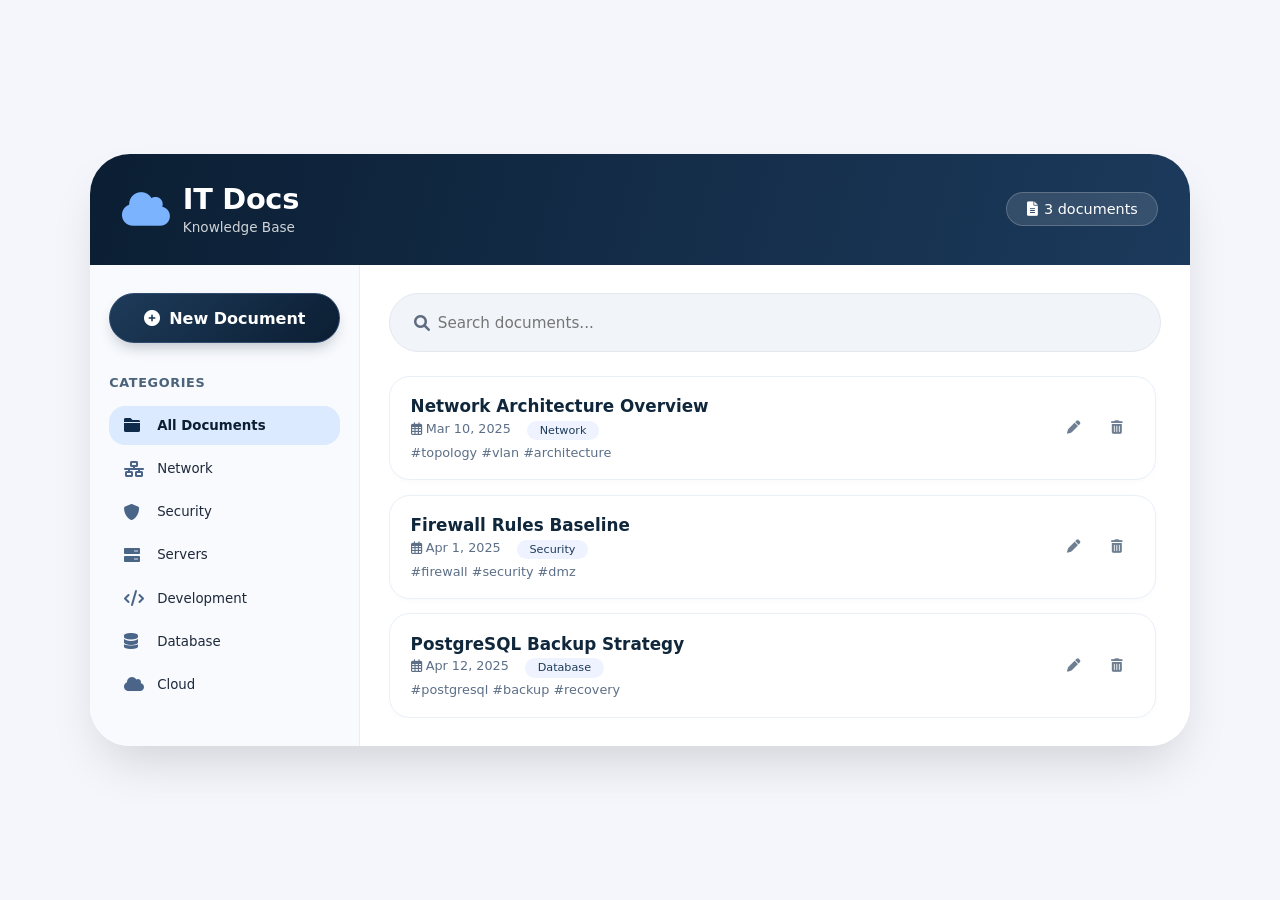
==== index.html @ 8f20f743 "Initial commit" ====
<!DOCTYPE html>
<html lang="en">
<head>
  <meta charset="UTF-8">
  <meta name="viewport" content="width=device-width, initial-scale=1.0">
  <title>IT Documents | Knowledge Base</title>
  <link rel="stylesheet" href="https://cdnjs.cloudflare.com/ajax/libs/font-awesome/6.0.0-beta3/css/all.min.css">
  <link rel="stylesheet" href="styles.css">
</head>
<body>
  <div class="app-container">
    <!-- Header -->
    <header class="app-header">
      <div class="logo-area">
        <i class="fas fa-cloud logo-icon"></i>
        <div class="logo-text">
          <h1>IT Docs</h1>
          <span>Knowledge Base</span>
        </div>
      </div>
      <div class="header-actions">
        <div class="doc-count-badge">
          <i class="fas fa-file-alt"></i>
          <span id="docCount">0 documents</span>
        </div>
      </div>
    </header>

    <!-- Main Layout -->
    <div class="main-panel">
      <!-- Sidebar -->
      <aside class="sidebar">
        <button class="new-doc-btn" id="newDocBtn">
          <i class="fas fa-plus-circle"></i> New Document
        </button>
        
        <div class="filter-section">
          <h3>Categories</h3>
          <div class="category-list" id="categoryList"></div>
        </div>
      </aside>

      <!-- Document List -->
      <section class="doc-list-panel">
        <div class="search-bar">
          <i class="fas fa-search"></i>
          <input type="text" id="searchInput" placeholder="Search documents...">
        </div>
        
        <div class="documents-grid" id="documentsGrid"></div>
        
        <div class="empty-state" id="emptyState" style="display: none;">
          <i class="fas fa-folder-open"></i>
          <p>No documents found</p>
          <span>Create a new document or adjust your filters</span>
        </div>
      </section>
    </div>
  </div>

  <!-- Edit/Create Modal -->
  <div class="modal-overlay" id="docModal">
    <div class="modal-container">
      <div class="modal-header">
        <h2 id="modalTitle">New Document</h2>
        <button class="modal-close" id="closeModalBtn">
          <i class="fas fa-times"></i>
        </button>
      </div>
      <div class="modal-body">
        <div class="form-group">
          <label for="docTitle">Title</label>
          <input type="text" id="docTitle" placeholder="Enter document title" maxlength="100">
        </div>
        <div class="form-group">
          <label for="docCategory">Category</label>
          <select id="docCategory"></select>
        </div>
        <div class="form-group">
          <label for="docContent">Content</label>
          <textarea id="docContent" rows="6" placeholder="Write your documentation here..."></textarea>
        </div>
        <div class="form-group">
          <label for="docTags">Tags (comma separated)</label>
          <input type="text" id="docTags" placeholder="e.g., server, network, security">
        </div>
      </div>
      <div class="modal-footer">
        <button class="btn btn-secondary" id="cancelDocBtn">Cancel</button>
        <button class="btn btn-primary" id="saveDocBtn">Save Document</button>
      </div>
    </div>
  </div>

  <!-- View Modal -->
  <div class="modal-overlay" id="viewDocModal">
    <div class="modal-container view-doc-container">
      <div class="modal-header">
        <h2 id="viewDocTitle">Document Title</h2>
        <button class="modal-close" id="closeViewModalBtn">
          <i class="fas fa-times"></i>
        </button>
      </div>
      <div class="modal-body">
        <div class="doc-detail-meta">
          <span class="doc-category-badge" id="viewDocCategory">Category</span>
          <span class="doc-date" id="viewDocDate">Date</span>
        </div>
        <div class="doc-tags-display" id="viewDocTags"></div>
        <div class="doc-content-display" id="viewDocContent"></div>
      </div>
      <div class="modal-footer">
        <button class="btn btn-secondary" id="closeViewBtn">Close</button>
        <button class="btn btn-primary" id="editFromViewBtn">
          <i class="fas fa-pen"></i> Edit Document
        </button>
      </div>
    </div>
  </div>

  <script src="app.js"></script>
</body>
</html>
---- styles.css ----
* {
  margin: 0;
  padding: 0;
  box-sizing: border-box;
  font-family: 'Segoe UI', Roboto, system-ui, -apple-system, sans-serif;
}

body {
  background: #f4f6fb;
  min-height: 100vh;
  display: flex;
  justify-content: center;
  align-items: center;
  padding: 2rem 1rem;
}

.app-container {
  width: 100%;
  max-width: 1100px;
  background: white;
  border-radius: 2.5rem;
  box-shadow: 0 25px 50px -12px rgba(0,0,0,0.15);
  overflow: hidden;
  display: flex;
  flex-direction: column;
  transition: all 0.2s ease;
}

/* Header styles */
.app-header {
  background: linear-gradient(105deg, #0b1e33 0%, #1c3a5c 100%);
  color: white;
  padding: 1.8rem 2rem;
  display: flex;
  flex-wrap: wrap;
  align-items: center;
  justify-content: space-between;
}

.logo-area {
  display: flex;
  align-items: center;
  gap: 0.8rem;
}

.logo-icon {
  font-size: 2.4rem;
  color: #7bb3ff;
}

.logo-text h1 {
  font-weight: 600;
  font-size: 1.8rem;
  letter-spacing: -0.3px;
  line-height: 1.2;
}

.logo-text span {
  font-size: 0.85rem;
  opacity: 0.8;
  font-weight: 400;
}

.header-actions {
  display: flex;
  gap: 1rem;
  align-items: center;
}

.doc-count-badge {
  background: rgba(255,255,255,0.12);
  backdrop-filter: blur(8px);
  padding: 0.5rem 1.2rem;
  border-radius: 2rem;
  font-weight: 500;
  font-size: 0.9rem;
  display: flex;
  align-items: center;
  gap: 0.4rem;
  border: 1px solid rgba(255,255,255,0.2);
}

/* Main layout */
.main-panel {
  display: flex;
  flex-direction: row;
  flex-wrap: wrap;
  background: #ffffff;
}

/* Sidebar */
.sidebar {
  width: 270px;
  background: #f8fafd;
  border-right: 1px solid #e9eef3;
  padding: 1.8rem 1.2rem;
  display: flex;
  flex-direction: column;
  gap: 2rem;
}

.new-doc-btn {
  background: #0b1e33;
  border: none;
  color: white;
  font-weight: 600;
  padding: 0.9rem 1.4rem;
  border-radius: 2.5rem;
  font-size: 1rem;
  display: flex;
  align-items: center;
  justify-content: center;
  gap: 0.6rem;
  cursor: pointer;
  transition: 0.2s;
  background: linear-gradient(135deg, #1e3b5a, #0b1e33);
  box-shadow: 0 8px 16px -6px rgba(11,30,51,0.3);
  border: 1px solid #2f4b6e;
}

.new-doc-btn:hover {
  background: linear-gradient(135deg, #234b6e, #10273e);
  box-shadow: 0 10px 20px -6px rgba(11,30,51,0.4);
}

.filter-section {
  display: flex;
  flex-direction: column;
  gap: 0.8rem;
}

.filter-section h3 {
  font-size: 0.8rem;
  text-transform: uppercase;
  letter-spacing: 0.05em;
  color: #4a627a;
  margin-bottom: 0.2rem;
}

.category-list {
  display: flex;
  flex-direction: column;
  gap: 0.3rem;
}

.category-item {
  display: flex;
  align-items: center;
  gap: 0.7rem;
  padding: 0.7rem 0.9rem;
  border-radius: 1rem;
  color: #1e293b;
  font-weight: 500;
  cursor: pointer;
  transition: 0.2s;
  background: transparent;
  border: none;
  width: 100%;
  text-align: left;
}

.category-item i {
  width: 1.4rem;
  color: #4b6589;
  font-size: 1rem;
}

.category-item:hover {
  background: #e6edf7;
}

.category-item.active {
  background: #dbeafe;
  color: #0b1e33;
  font-weight: 600;
}

.category-item.active i {
  color: #0f2b4b;
}

/* Document list panel */
.doc-list-panel {
  flex: 1;
  padding: 1.8rem 1.8rem;
  display: flex;
  flex-direction: column;
  gap: 1.5rem;
  min-width: 300px;
}

.search-bar {
  display: flex;
  align-items: center;
  background: #f1f5f9;
  border-radius: 2.8rem;
  padding: 0.5rem 1.5rem;
  gap: 0.5rem;
  border: 1px solid #e2e8f0;
}

.search-bar i {
  color: #5f6c80;
}

.search-bar input {
  width: 100%;
  border: none;
  background: transparent;
  padding: 0.7rem 0;
  font-size: 0.95rem;
  outline: none;
}

.documents-grid {
  display: flex;
  flex-direction: column;
  gap: 0.9rem;
  overflow-y: auto;
  max-height: 460px;
  padding-right: 0.3rem;
}

.doc-card {
  background: white;
  border: 1px solid #e9f0f8;
  border-radius: 1.3rem;
  padding: 1.2rem 1.3rem;
  display: flex;
  align-items: center;
  justify-content: space-between;
  transition: 0.2s;
  box-shadow: 0 2px 6px rgba(0,0,0,0.02);
  cursor: pointer;
}

.doc-card:hover {
  border-color: #b9cef0;
  box-shadow: 0 10px 18px -8px rgba(0,0,0,0.08);
}

.doc-info {
  display: flex;
  flex-direction: column;
  gap: 0.3rem;
  flex: 1;
}

.doc-title {
  font-weight: 650;
  font-size: 1.05rem;
  color: #0f263b;
}

.doc-meta {
  display: flex;
  gap: 1rem;
  font-size: 0.8rem;
  color: #5c6f87;
}

.doc-category-badge {
  background: #eef3ff;
  color: #1e3b5a;
  padding: 0.2rem 0.8rem;
  border-radius: 1.2rem;
  font-weight: 500;
  font-size: 0.7rem;
}

.doc-actions {
  display: flex;
  gap: 0.5rem;
  position: relative;
  z-index: 2;
}

.icon-btn {
  background: transparent;
  border: none;
  width: 2.2rem;
  height: 2.2rem;
  border-radius: 50%;
  display: flex;
  align-items: center;
  justify-content: center;
  cursor: pointer;
  color: #6f7f92;
  transition: 0.2s;
}

.icon-btn:hover {
  background: #eef2f8;
  color: #0b1e33;
}

.delete-btn:hover {
  background: #fee9e9;
  color: #c94040;
}

.empty-state {
  display: flex;
  flex-direction: column;
  align-items: center;
  justify-content: center;
  padding: 3rem;
  color: #8c9bb0;
  gap: 0.4rem;
}

.empty-state i {
  font-size: 3rem;
  margin-bottom: 0.5rem;
}

.empty-state p {
  font-weight: 600;
  font-size: 1.1rem;
  color: #3f4e64;
}

/* ============================================ */
/* IMPROVED MODAL STYLES FOR LARGE DOCUMENTS    */
/* ============================================ */

.modal-overlay {
  position: fixed;
  top: 0;
  left: 0;
  width: 100%;
  height: 100%;
  background: rgba(0,0,0,0.5);
  backdrop-filter: blur(6px);
  display: flex;
  align-items: center;
  justify-content: center;
  visibility: hidden;
  opacity: 0;
  transition: 0.2s ease;
  z-index: 1000;
  padding: 2rem;
}

.modal-overlay.active {
  visibility: visible;
  opacity: 1;
}

.modal-container {
  background: white;
  border-radius: 2rem;
  width: 90%;
  max-width: 550px;
  max-height: 85vh;
  display: flex;
  flex-direction: column;
  box-shadow: 0 30px 45px rgba(0,0,0,0.2);
  overflow: hidden;
}

/* View document container - wider for reading */
.view-doc-container {
  max-width: 700px;
  max-height: 85vh;
}

/* Modal header - stays fixed at top */
.modal-header {
  display: flex;
  justify-content: space-between;
  align-items: center;
  padding: 1.5rem 2rem;
  border-bottom: 1px solid #e9eef3;
  flex-shrink: 0;
}

.modal-header h2 {
  color: #0b1e33;
  font-size: 1.3rem;
  word-break: break-word;
  padding-right: 1rem;
}

.modal-close {
  background: none;
  border: none;
  font-size: 1.4rem;
  color: #66768b;
  cursor: pointer;
  flex-shrink: 0;
}

/* Modal body - scrollable area */
.modal-body {
  padding: 1.5rem 2rem;
  overflow-y: auto;
  flex: 1;
  display: flex;
  flex-direction: column;
  gap: 1.2rem;
}

/* Modal footer - stays fixed at bottom */
.modal-footer {
  display: flex;
  justify-content: flex-end;
  gap: 1rem;
  padding: 1.2rem 2rem;
  border-top: 1px solid #e9eef3;
  flex-shrink: 0;
}

/* Document view specific styles */
.doc-detail-meta {
  display: flex;
  align-items: center;
  gap: 1rem;
  margin-bottom: 0.5rem;
  flex-wrap: wrap;
  flex-shrink: 0;
}

.doc-date {
  color: #5c6f87;
  font-size: 0.85rem;
  display: flex;
  align-items: center;
  gap: 0.3rem;
}

.doc-tags-display {
  display: flex;
  flex-wrap: wrap;
  gap: 0.5rem;
  margin-bottom: 1rem;
  flex-shrink: 0;
}

.doc-tag {
  background: #eef3ff;
  color: #1e3b5a;
  padding: 0.3rem 0.9rem;
  border-radius: 1.5rem;
  font-size: 0.8rem;
  font-weight: 500;
}

/* Content display - scrollable within modal body */
.doc-content-display {
  background: #f8fafd;
  border: 1px solid #e9eef3;
  border-radius: 1rem;
  padding: 1.5rem;
  line-height: 1.7;
  color: #1e293b;
  white-space: pre-wrap;
  word-wrap: break-word;
  font-size: 0.95rem;
  max-height: 400px;
  overflow-y: auto;
}

/* Style scrollbar for content area */
.doc-content-display::-webkit-scrollbar {
  width: 6px;
}

.doc-content-display::-webkit-scrollbar-track {
  background: transparent;
}

.doc-content-display::-webkit-scrollbar-thumb {
  background: #cbd5e1;
  border-radius: 10px;
}

.doc-content-display::-webkit-scrollbar-thumb:hover {
  background: #94a3b8;
}

/* Content toolbar */
.content-toolbar {
  display: flex;
  justify-content: flex-end;
  margin-top: 1rem;
  flex-shrink: 0;
}

.copy-btn {
  background: transparent;
  border: 1px solid #dce2ec;
  padding: 0.4rem 1rem;
  border-radius: 1.5rem;
  font-size: 0.8rem;
  cursor: pointer;
  color: #4a627a;
  transition: 0.2s;
  display: flex;
  align-items: center;
  gap: 0.4rem;
}

.copy-btn:hover {
  background: #eef2f6;
  border-color: #b9cef0;
}

.copy-btn.copied {
  background: #d4edda;
  border-color: #86c79a;
  color: #155724;
}

/* Form styles for edit modal */
.form-group {
  display: flex;
  flex-direction: column;
  gap: 0.4rem;
}

.form-group label {
  font-weight: 600;
  font-size: 0.85rem;
  color: #2c3b55;
}

.form-group input,
.form-group select,
.form-group textarea {
  padding: 0.7rem 1rem;
  border: 1px solid #dce2ec;
  border-radius: 1rem;
  font-size: 0.95rem;
  outline: none;
  transition: 0.2s;
}

.form-group textarea {
  resize: vertical;
  min-height: 100px;
  max-height: 300px;
}

.form-group input:focus,
.form-group select:focus,
.form-group textarea:focus {
  border-color: #1e3b5a;
  box-shadow: 0 0 0 3px rgba(27, 55, 96, 0.1);
}

/* Button styles */
.btn {
  padding: 0.7rem 2rem;
  border-radius: 2rem;
  font-weight: 600;
  border: none;
  cursor: pointer;
  transition: 0.2s;
}

.btn-secondary {
  background: #eef2f6;
  color: #1e3349;
}

.btn-secondary:hover {
  background: #dce3ed;
}

.btn-primary {
  background: #0f2b4b;
  color: white;
}

.btn-primary:hover {
  background: #1a3f64;
}

/* Style main scrollbar */
.modal-body::-webkit-scrollbar {
  width: 6px;
}

.modal-body::-webkit-scrollbar-track {
  background: transparent;
}

.modal-body::-webkit-scrollbar-thumb {
  background: #cbd5e1;
  border-radius: 10px;
}

.modal-body::-webkit-scrollbar-thumb:hover {
  background: #94a3b8;
}

/* Documents grid scrollbar */
.documents-grid::-webkit-scrollbar {
  width: 5px;
}

.documents-grid::-webkit-scrollbar-thumb {
  background: #cbd5e1;
  border-radius: 8px;
}

/* Responsive adjustments */
@media (max-width: 768px) {
  .main-panel {
    flex-direction: column;
  }
  
  .sidebar {
    width: 100%;
    border-right: none;
    border-bottom: 1px solid #e0e7ef;
  }
  
  .modal-overlay {
    padding: 1rem;
  }
  
  .modal-container {
    width: 95%;
    max-height: 90vh;
  }
  
  .modal-header {
    padding: 1rem 1.2rem;
  }
  
  .modal-body {
    padding: 1rem 1.2rem;
  }
  
  .modal-footer {
    padding: 1rem 1.2rem;
    flex-wrap: wrap;
  }
  
  .doc-content-display {
    max-height: 300px;
  }
}
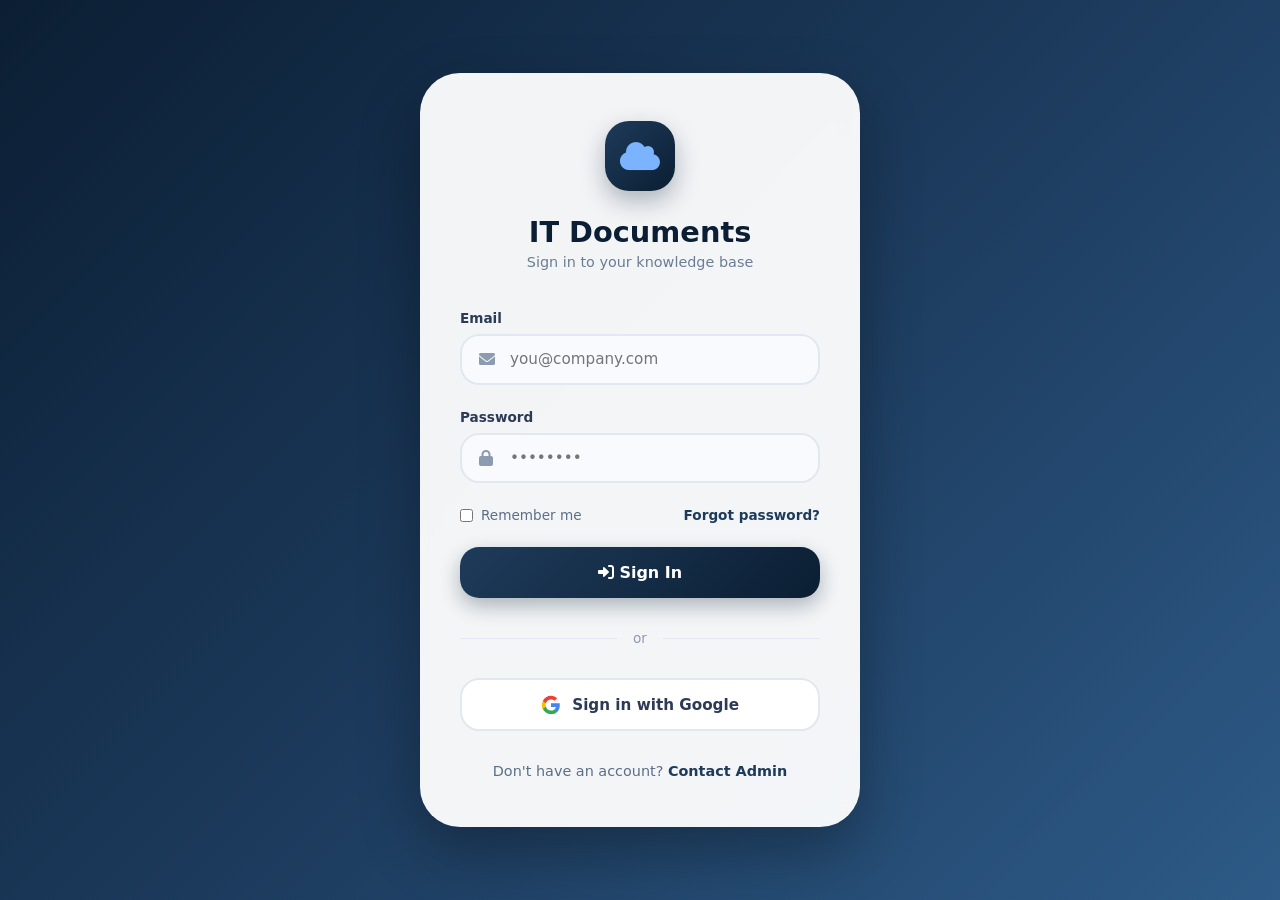
==== commit 77a4bcf3: "Add files via upload" ====
--- a/index.html
+++ b/index.html
@@ -1,123 +1,111 @@
-<!DOCTYPE html>
-<html lang="en">
-<head>
-  <meta charset="UTF-8">
-  <meta name="viewport" content="width=device-width, initial-scale=1.0">
-  <title>IT Documents | Knowledge Base</title>
-  <link rel="stylesheet" href="https://cdnjs.cloudflare.com/ajax/libs/font-awesome/6.0.0-beta3/css/all.min.css">
-  <link rel="stylesheet" href="styles.css">
-</head>
-<body>
-  <div class="app-container">
-    <!-- Header -->
-    <header class="app-header">
-      <div class="logo-area">
-        <i class="fas fa-cloud logo-icon"></i>
-        <div class="logo-text">
-          <h1>IT Docs</h1>
-          <span>Knowledge Base</span>
-        </div>
-      </div>
-      <div class="header-actions">
-        <div class="doc-count-badge">
-          <i class="fas fa-file-alt"></i>
-          <span id="docCount">0 documents</span>
-        </div>
-      </div>
-    </header>
-
-    <!-- Main Layout -->
-    <div class="main-panel">
-      <!-- Sidebar -->
-      <aside class="sidebar">
-        <button class="new-doc-btn" id="newDocBtn">
-          <i class="fas fa-plus-circle"></i> New Document
-        </button>
-        
-        <div class="filter-section">
-          <h3>Categories</h3>
-          <div class="category-list" id="categoryList"></div>
-        </div>
-      </aside>
-
-      <!-- Document List -->
-      <section class="doc-list-panel">
-        <div class="search-bar">
-          <i class="fas fa-search"></i>
-          <input type="text" id="searchInput" placeholder="Search documents...">
-        </div>
-        
-        <div class="documents-grid" id="documentsGrid"></div>
-        
-        <div class="empty-state" id="emptyState" style="display: none;">
-          <i class="fas fa-folder-open"></i>
-          <p>No documents found</p>
-          <span>Create a new document or adjust your filters</span>
-        </div>
-      </section>
-    </div>
-  </div>
-
-  <!-- Edit/Create Modal -->
-  <div class="modal-overlay" id="docModal">
-    <div class="modal-container">
-      <div class="modal-header">
-        <h2 id="modalTitle">New Document</h2>
-        <button class="modal-close" id="closeModalBtn">
-          <i class="fas fa-times"></i>
-        </button>
-      </div>
-      <div class="modal-body">
-        <div class="form-group">
-          <label for="docTitle">Title</label>
-          <input type="text" id="docTitle" placeholder="Enter document title" maxlength="100">
-        </div>
-        <div class="form-group">
-          <label for="docCategory">Category</label>
-          <select id="docCategory"></select>
-        </div>
-        <div class="form-group">
-          <label for="docContent">Content</label>
-          <textarea id="docContent" rows="6" placeholder="Write your documentation here..."></textarea>
-        </div>
-        <div class="form-group">
-          <label for="docTags">Tags (comma separated)</label>
-          <input type="text" id="docTags" placeholder="e.g., server, network, security">
-        </div>
-      </div>
-      <div class="modal-footer">
-        <button class="btn btn-secondary" id="cancelDocBtn">Cancel</button>
-        <button class="btn btn-primary" id="saveDocBtn">Save Document</button>
-      </div>
-    </div>
-  </div>
-
-  <!-- View Modal -->
-  <div class="modal-overlay" id="viewDocModal">
-    <div class="modal-container view-doc-container">
-      <div class="modal-header">
-        <h2 id="viewDocTitle">Document Title</h2>
-        <button class="modal-close" id="closeViewModalBtn">
-          <i class="fas fa-times"></i>
-        </button>
-      </div>
-      <div class="modal-body">
-        <div class="doc-detail-meta">
-          <span class="doc-category-badge" id="viewDocCategory">Category</span>
-          <span class="doc-date" id="viewDocDate">Date</span>
-        </div>
-        <div class="doc-tags-display" id="viewDocTags"></div>
-        <div class="doc-content-display" id="viewDocContent"></div>
-      </div>
-      <div class="modal-footer">
-        <button class="btn btn-secondary" id="closeViewBtn">Close</button>
-        <button class="btn btn-primary" id="editFromViewBtn">
-          <i class="fas fa-pen"></i> Edit Document
-        </button>
-      </div>
-    </div>
-  </div>
-
-  <script src="app.js"></script>
-</body>
+<!DOCTYPE html>
+<html lang="en">
+<head>
+  <meta charset="UTF-8">
+  <meta name="viewport" content="width=device-width, initial-scale=1.0">
+  <title>IT Documents | Knowledge Base</title>
+  <link rel="stylesheet" href="https://cdnjs.cloudflare.com/ajax/libs/font-awesome/6.0.0-beta3/css/all.min.css">
+  <link rel="stylesheet" href="styles.css">
+</head>
+<body>
+  <div class="app-container">
+    <header class="app-header">
+      <div class="logo-area">
+        <i class="fas fa-cloud logo-icon"></i>
+        <div class="logo-text">
+          <h1>IT Docs</h1>
+          <span>Knowledge Base</span>
+        </div>
+      </div>
+      <div class="header-actions">
+        <div class="doc-count-badge">
+          <i class="fas fa-file-alt"></i>
+          <span id="docCount">0 documents</span>
+        </div>
+      </div>
+    </header>
+
+    <div class="main-panel">
+      <aside class="sidebar">
+        <button class="new-doc-btn" id="newDocBtn">
+          <i class="fas fa-plus-circle"></i> New Document
+        </button>
+        <div class="filter-section">
+          <h3>Categories</h3>
+          <div class="category-list" id="categoryList"></div>
+        </div>
+      </aside>
+
+      <section class="doc-list-panel">
+        <div class="search-bar">
+          <i class="fas fa-search"></i>
+          <input type="text" id="searchInput" placeholder="Search documents...">
+        </div>
+        <div class="documents-grid" id="documentsGrid"></div>
+        <div class="empty-state" id="emptyState" style="display: none;">
+          <i class="fas fa-folder-open"></i>
+          <p>No documents found</p>
+          <span>Create a new document or adjust your filters</span>
+        </div>
+      </section>
+    </div>
+  </div>
+
+  <!-- Edit Modal -->
+  <div class="modal-overlay" id="docModal">
+    <div class="modal-container">
+      <div class="modal-header">
+        <h2 id="modalTitle">New Document</h2>
+        <button class="modal-close" id="closeModalBtn"><i class="fas fa-times"></i></button>
+      </div>
+      <div class="modal-body">
+        <div class="form-group">
+          <label for="docTitle">Title</label>
+          <input type="text" id="docTitle" placeholder="Enter document title">
+        </div>
+        <div class="form-group">
+          <label for="docCategory">Category</label>
+          <select id="docCategory"></select>
+        </div>
+        <div class="form-group">
+          <label for="docContent">Content</label>
+          <textarea id="docContent" rows="6" placeholder="Write your documentation here..."></textarea>
+        </div>
+        <div class="form-group">
+          <label for="docTags">Tags (comma separated)</label>
+          <input type="text" id="docTags" placeholder="e.g., server, network, security">
+        </div>
+      </div>
+      <div class="modal-footer">
+        <button class="btn btn-secondary" id="cancelDocBtn">Cancel</button>
+        <button class="btn btn-primary" id="saveDocBtn">Save Document</button>
+      </div>
+    </div>
+  </div>
+
+  <!-- View Modal -->
+  <div class="modal-overlay" id="viewDocModal">
+    <div class="modal-container view-doc-container">
+      <div class="modal-header">
+        <h2 id="viewDocTitle">Document Title</h2>
+        <button class="modal-close" id="closeViewModalBtn"><i class="fas fa-times"></i></button>
+      </div>
+      <div class="modal-body">
+        <div class="doc-detail-meta">
+          <span class="doc-category-badge" id="viewDocCategory">Category</span>
+          <span class="doc-date" id="viewDocDate">Date</span>
+        </div>
+        <div class="doc-tags-display" id="viewDocTags"></div>
+        <div class="doc-content-display" id="viewDocContent"></div>
+      </div>
+      <div class="modal-footer">
+        <button class="btn btn-secondary" id="closeViewBtn">Close</button>
+        <button class="btn btn-primary" id="editFromViewBtn"><i class="fas fa-pen"></i> Edit</button>
+      </div>
+    </div>
+  </div>
+
+  <script src="auth.js"></script>
+  <script src="app.js"></script>
+</body>
 </html>
--- a/styles.css
+++ b/styles.css
@@ -1,645 +1,598 @@
-* {
-  margin: 0;
-  padding: 0;
-  box-sizing: border-box;
-  font-family: 'Segoe UI', Roboto, system-ui, -apple-system, sans-serif;
-}
-
-body {
-  background: #f4f6fb;
-  min-height: 100vh;
-  display: flex;
-  justify-content: center;
-  align-items: center;
-  padding: 2rem 1rem;
-}
-
-.app-container {
-  width: 100%;
-  max-width: 1100px;
-  background: white;
-  border-radius: 2.5rem;
-  box-shadow: 0 25px 50px -12px rgba(0,0,0,0.15);
-  overflow: hidden;
-  display: flex;
-  flex-direction: column;
-  transition: all 0.2s ease;
-}
-
-/* Header styles */
-.app-header {
-  background: linear-gradient(105deg, #0b1e33 0%, #1c3a5c 100%);
-  color: white;
-  padding: 1.8rem 2rem;
-  display: flex;
-  flex-wrap: wrap;
-  align-items: center;
-  justify-content: space-between;
-}
-
-.logo-area {
-  display: flex;
-  align-items: center;
-  gap: 0.8rem;
-}
-
-.logo-icon {
-  font-size: 2.4rem;
-  color: #7bb3ff;
-}
-
-.logo-text h1 {
-  font-weight: 600;
-  font-size: 1.8rem;
-  letter-spacing: -0.3px;
-  line-height: 1.2;
-}
-
-.logo-text span {
-  font-size: 0.85rem;
-  opacity: 0.8;
-  font-weight: 400;
-}
-
-.header-actions {
-  display: flex;
-  gap: 1rem;
-  align-items: center;
-}
-
-.doc-count-badge {
-  background: rgba(255,255,255,0.12);
-  backdrop-filter: blur(8px);
-  padding: 0.5rem 1.2rem;
-  border-radius: 2rem;
-  font-weight: 500;
-  font-size: 0.9rem;
-  display: flex;
-  align-items: center;
-  gap: 0.4rem;
-  border: 1px solid rgba(255,255,255,0.2);
-}
-
-/* Main layout */
-.main-panel {
-  display: flex;
-  flex-direction: row;
-  flex-wrap: wrap;
-  background: #ffffff;
-}
-
-/* Sidebar */
-.sidebar {
-  width: 270px;
-  background: #f8fafd;
-  border-right: 1px solid #e9eef3;
-  padding: 1.8rem 1.2rem;
-  display: flex;
-  flex-direction: column;
-  gap: 2rem;
-}
-
-.new-doc-btn {
-  background: #0b1e33;
-  border: none;
-  color: white;
-  font-weight: 600;
-  padding: 0.9rem 1.4rem;
-  border-radius: 2.5rem;
-  font-size: 1rem;
-  display: flex;
-  align-items: center;
-  justify-content: center;
-  gap: 0.6rem;
-  cursor: pointer;
-  transition: 0.2s;
-  background: linear-gradient(135deg, #1e3b5a, #0b1e33);
-  box-shadow: 0 8px 16px -6px rgba(11,30,51,0.3);
-  border: 1px solid #2f4b6e;
-}
-
-.new-doc-btn:hover {
-  background: linear-gradient(135deg, #234b6e, #10273e);
-  box-shadow: 0 10px 20px -6px rgba(11,30,51,0.4);
-}
-
-.filter-section {
-  display: flex;
-  flex-direction: column;
-  gap: 0.8rem;
-}
-
-.filter-section h3 {
-  font-size: 0.8rem;
-  text-transform: uppercase;
-  letter-spacing: 0.05em;
-  color: #4a627a;
-  margin-bottom: 0.2rem;
-}
-
-.category-list {
-  display: flex;
-  flex-direction: column;
-  gap: 0.3rem;
-}
-
-.category-item {
-  display: flex;
-  align-items: center;
-  gap: 0.7rem;
-  padding: 0.7rem 0.9rem;
-  border-radius: 1rem;
-  color: #1e293b;
-  font-weight: 500;
-  cursor: pointer;
-  transition: 0.2s;
-  background: transparent;
-  border: none;
-  width: 100%;
-  text-align: left;
-}
-
-.category-item i {
-  width: 1.4rem;
-  color: #4b6589;
-  font-size: 1rem;
-}
-
-.category-item:hover {
-  background: #e6edf7;
-}
-
-.category-item.active {
-  background: #dbeafe;
-  color: #0b1e33;
-  font-weight: 600;
-}
-
-.category-item.active i {
-  color: #0f2b4b;
-}
-
-/* Document list panel */
-.doc-list-panel {
-  flex: 1;
-  padding: 1.8rem 1.8rem;
-  display: flex;
-  flex-direction: column;
-  gap: 1.5rem;
-  min-width: 300px;
-}
-
-.search-bar {
-  display: flex;
-  align-items: center;
-  background: #f1f5f9;
-  border-radius: 2.8rem;
-  padding: 0.5rem 1.5rem;
-  gap: 0.5rem;
-  border: 1px solid #e2e8f0;
-}
-
-.search-bar i {
-  color: #5f6c80;
-}
-
-.search-bar input {
-  width: 100%;
-  border: none;
-  background: transparent;
-  padding: 0.7rem 0;
-  font-size: 0.95rem;
-  outline: none;
-}
-
-.documents-grid {
-  display: flex;
-  flex-direction: column;
-  gap: 0.9rem;
-  overflow-y: auto;
-  max-height: 460px;
-  padding-right: 0.3rem;
-}
-
-.doc-card {
-  background: white;
-  border: 1px solid #e9f0f8;
-  border-radius: 1.3rem;
-  padding: 1.2rem 1.3rem;
-  display: flex;
-  align-items: center;
-  justify-content: space-between;
-  transition: 0.2s;
-  box-shadow: 0 2px 6px rgba(0,0,0,0.02);
-  cursor: pointer;
-}
-
-.doc-card:hover {
-  border-color: #b9cef0;
-  box-shadow: 0 10px 18px -8px rgba(0,0,0,0.08);
-}
-
-.doc-info {
-  display: flex;
-  flex-direction: column;
-  gap: 0.3rem;
-  flex: 1;
-}
-
-.doc-title {
-  font-weight: 650;
-  font-size: 1.05rem;
-  color: #0f263b;
-}
-
-.doc-meta {
-  display: flex;
-  gap: 1rem;
-  font-size: 0.8rem;
-  color: #5c6f87;
-}
-
-.doc-category-badge {
-  background: #eef3ff;
-  color: #1e3b5a;
-  padding: 0.2rem 0.8rem;
-  border-radius: 1.2rem;
-  font-weight: 500;
-  font-size: 0.7rem;
-}
-
-.doc-actions {
-  display: flex;
-  gap: 0.5rem;
-  position: relative;
-  z-index: 2;
-}
-
-.icon-btn {
-  background: transparent;
-  border: none;
-  width: 2.2rem;
-  height: 2.2rem;
-  border-radius: 50%;
-  display: flex;
-  align-items: center;
-  justify-content: center;
-  cursor: pointer;
-  color: #6f7f92;
-  transition: 0.2s;
-}
-
-.icon-btn:hover {
-  background: #eef2f8;
-  color: #0b1e33;
-}
-
-.delete-btn:hover {
-  background: #fee9e9;
-  color: #c94040;
-}
-
-.empty-state {
-  display: flex;
-  flex-direction: column;
-  align-items: center;
-  justify-content: center;
-  padding: 3rem;
-  color: #8c9bb0;
-  gap: 0.4rem;
-}
-
-.empty-state i {
-  font-size: 3rem;
-  margin-bottom: 0.5rem;
-}
-
-.empty-state p {
-  font-weight: 600;
-  font-size: 1.1rem;
-  color: #3f4e64;
-}
-
-/* ============================================ */
-/* IMPROVED MODAL STYLES FOR LARGE DOCUMENTS    */
-/* ============================================ */
-
-.modal-overlay {
-  position: fixed;
-  top: 0;
-  left: 0;
-  width: 100%;
-  height: 100%;
-  background: rgba(0,0,0,0.5);
-  backdrop-filter: blur(6px);
-  display: flex;
-  align-items: center;
-  justify-content: center;
-  visibility: hidden;
-  opacity: 0;
-  transition: 0.2s ease;
-  z-index: 1000;
-  padding: 2rem;
-}
-
-.modal-overlay.active {
-  visibility: visible;
-  opacity: 1;
-}
-
-.modal-container {
-  background: white;
-  border-radius: 2rem;
-  width: 90%;
-  max-width: 550px;
-  max-height: 85vh;
-  display: flex;
-  flex-direction: column;
-  box-shadow: 0 30px 45px rgba(0,0,0,0.2);
-  overflow: hidden;
-}
-
-/* View document container - wider for reading */
-.view-doc-container {
-  max-width: 700px;
-  max-height: 85vh;
-}
-
-/* Modal header - stays fixed at top */
-.modal-header {
-  display: flex;
-  justify-content: space-between;
-  align-items: center;
-  padding: 1.5rem 2rem;
-  border-bottom: 1px solid #e9eef3;
-  flex-shrink: 0;
-}
-
-.modal-header h2 {
-  color: #0b1e33;
-  font-size: 1.3rem;
-  word-break: break-word;
-  padding-right: 1rem;
-}
-
-.modal-close {
-  background: none;
-  border: none;
-  font-size: 1.4rem;
-  color: #66768b;
-  cursor: pointer;
-  flex-shrink: 0;
-}
-
-/* Modal body - scrollable area */
-.modal-body {
-  padding: 1.5rem 2rem;
-  overflow-y: auto;
-  flex: 1;
-  display: flex;
-  flex-direction: column;
-  gap: 1.2rem;
-}
-
-/* Modal footer - stays fixed at bottom */
-.modal-footer {
-  display: flex;
-  justify-content: flex-end;
-  gap: 1rem;
-  padding: 1.2rem 2rem;
-  border-top: 1px solid #e9eef3;
-  flex-shrink: 0;
-}
-
-/* Document view specific styles */
-.doc-detail-meta {
-  display: flex;
-  align-items: center;
-  gap: 1rem;
-  margin-bottom: 0.5rem;
-  flex-wrap: wrap;
-  flex-shrink: 0;
-}
-
-.doc-date {
-  color: #5c6f87;
-  font-size: 0.85rem;
-  display: flex;
-  align-items: center;
-  gap: 0.3rem;
-}
-
-.doc-tags-display {
-  display: flex;
-  flex-wrap: wrap;
-  gap: 0.5rem;
-  margin-bottom: 1rem;
-  flex-shrink: 0;
-}
-
-.doc-tag {
-  background: #eef3ff;
-  color: #1e3b5a;
-  padding: 0.3rem 0.9rem;
-  border-radius: 1.5rem;
-  font-size: 0.8rem;
-  font-weight: 500;
-}
-
-/* Content display - scrollable within modal body */
-.doc-content-display {
-  background: #f8fafd;
-  border: 1px solid #e9eef3;
-  border-radius: 1rem;
-  padding: 1.5rem;
-  line-height: 1.7;
-  color: #1e293b;
-  white-space: pre-wrap;
-  word-wrap: break-word;
-  font-size: 0.95rem;
-  max-height: 400px;
-  overflow-y: auto;
-}
-
-/* Style scrollbar for content area */
-.doc-content-display::-webkit-scrollbar {
-  width: 6px;
-}
-
-.doc-content-display::-webkit-scrollbar-track {
-  background: transparent;
-}
-
-.doc-content-display::-webkit-scrollbar-thumb {
-  background: #cbd5e1;
-  border-radius: 10px;
-}
-
-.doc-content-display::-webkit-scrollbar-thumb:hover {
-  background: #94a3b8;
-}
-
-/* Content toolbar */
-.content-toolbar {
-  display: flex;
-  justify-content: flex-end;
-  margin-top: 1rem;
-  flex-shrink: 0;
-}
-
-.copy-btn {
-  background: transparent;
-  border: 1px solid #dce2ec;
-  padding: 0.4rem 1rem;
-  border-radius: 1.5rem;
-  font-size: 0.8rem;
-  cursor: pointer;
-  color: #4a627a;
-  transition: 0.2s;
-  display: flex;
-  align-items: center;
-  gap: 0.4rem;
-}
-
-.copy-btn:hover {
-  background: #eef2f6;
-  border-color: #b9cef0;
-}
-
-.copy-btn.copied {
-  background: #d4edda;
-  border-color: #86c79a;
-  color: #155724;
-}
-
-/* Form styles for edit modal */
-.form-group {
-  display: flex;
-  flex-direction: column;
-  gap: 0.4rem;
-}
-
-.form-group label {
-  font-weight: 600;
-  font-size: 0.85rem;
-  color: #2c3b55;
-}
-
-.form-group input,
-.form-group select,
-.form-group textarea {
-  padding: 0.7rem 1rem;
-  border: 1px solid #dce2ec;
-  border-radius: 1rem;
-  font-size: 0.95rem;
-  outline: none;
-  transition: 0.2s;
-}
-
-.form-group textarea {
-  resize: vertical;
-  min-height: 100px;
-  max-height: 300px;
-}
-
-.form-group input:focus,
-.form-group select:focus,
-.form-group textarea:focus {
-  border-color: #1e3b5a;
-  box-shadow: 0 0 0 3px rgba(27, 55, 96, 0.1);
-}
-
-/* Button styles */
-.btn {
-  padding: 0.7rem 2rem;
-  border-radius: 2rem;
-  font-weight: 600;
-  border: none;
-  cursor: pointer;
-  transition: 0.2s;
-}
-
-.btn-secondary {
-  background: #eef2f6;
-  color: #1e3349;
-}
-
-.btn-secondary:hover {
-  background: #dce3ed;
-}
-
-.btn-primary {
-  background: #0f2b4b;
-  color: white;
-}
-
-.btn-primary:hover {
-  background: #1a3f64;
-}
-
-/* Style main scrollbar */
-.modal-body::-webkit-scrollbar {
-  width: 6px;
-}
-
-.modal-body::-webkit-scrollbar-track {
-  background: transparent;
-}
-
-.modal-body::-webkit-scrollbar-thumb {
-  background: #cbd5e1;
-  border-radius: 10px;
-}
-
-.modal-body::-webkit-scrollbar-thumb:hover {
-  background: #94a3b8;
-}
-
-/* Documents grid scrollbar */
-.documents-grid::-webkit-scrollbar {
-  width: 5px;
-}
-
-.documents-grid::-webkit-scrollbar-thumb {
-  background: #cbd5e1;
-  border-radius: 8px;
-}
-
-/* Responsive adjustments */
-@media (max-width: 768px) {
-  .main-panel {
-    flex-direction: column;
-  }
-  
-  .sidebar {
-    width: 100%;
-    border-right: none;
-    border-bottom: 1px solid #e0e7ef;
-  }
-  
-  .modal-overlay {
-    padding: 1rem;
-  }
-  
-  .modal-container {
-    width: 95%;
-    max-height: 90vh;
-  }
-  
-  .modal-header {
-    padding: 1rem 1.2rem;
-  }
-  
-  .modal-body {
-    padding: 1rem 1.2rem;
-  }
-  
-  .modal-footer {
-    padding: 1rem 1.2rem;
-    flex-wrap: wrap;
-  }
-  
-  .doc-content-display {
-    max-height: 300px;
-  }
+* {
+  margin: 0;
+  padding: 0;
+  box-sizing: border-box;
+  font-family: 'Segoe UI', Roboto, system-ui, -apple-system, sans-serif;
+}
+
+body {
+  background: #f4f6fb;
+  min-height: 100vh;
+  display: flex;
+  justify-content: center;
+  align-items: center;
+  padding: 2rem 1rem;
+}
+
+.app-container {
+  width: 100%;
+  max-width: 1100px;
+  background: white;
+  border-radius: 2.5rem;
+  box-shadow: 0 25px 50px -12px rgba(0,0,0,0.15);
+  overflow: hidden;
+  display: flex;
+  flex-direction: column;
+}
+
+/* Header */
+.app-header {
+  background: linear-gradient(105deg, #0b1e33 0%, #1c3a5c 100%);
+  color: white;
+  padding: 1.8rem 2rem;
+  display: flex;
+  flex-wrap: wrap;
+  align-items: center;
+  justify-content: space-between;
+}
+
+.logo-area {
+  display: flex;
+  align-items: center;
+  gap: 0.8rem;
+}
+
+.logo-icon {
+  font-size: 2.4rem;
+  color: #7bb3ff;
+}
+
+.logo-text h1 {
+  font-weight: 600;
+  font-size: 1.8rem;
+  letter-spacing: -0.3px;
+  line-height: 1.2;
+}
+
+.logo-text span {
+  font-size: 0.85rem;
+  opacity: 0.8;
+  font-weight: 400;
+}
+
+.header-actions {
+  display: flex;
+  gap: 1rem;
+  align-items: center;
+}
+
+.doc-count-badge {
+  background: rgba(255,255,255,0.12);
+  backdrop-filter: blur(8px);
+  padding: 0.5rem 1.2rem;
+  border-radius: 2rem;
+  font-weight: 500;
+  font-size: 0.9rem;
+  display: flex;
+  align-items: center;
+  gap: 0.4rem;
+  border: 1px solid rgba(255,255,255,0.2);
+}
+
+/* User Badge */
+.user-badge {
+  display: flex;
+  align-items: center;
+  gap: 0.5rem;
+  background: rgba(255, 255, 255, 0.1);
+  padding: 0.4rem 0.9rem;
+  border-radius: 2rem;
+  border: 1px solid rgba(255, 255, 255, 0.2);
+}
+
+.user-avatar {
+  font-size: 1.2rem;
+}
+
+.user-name {
+  color: white;
+  font-size: 0.85rem;
+  font-weight: 500;
+}
+
+.logout-btn {
+  background: rgba(255, 255, 255, 0.15);
+  border: none;
+  color: white;
+  width: 2rem;
+  height: 2rem;
+  border-radius: 50%;
+  display: flex;
+  align-items: center;
+  justify-content: center;
+  cursor: pointer;
+  transition: 0.2s;
+  font-size: 0.9rem;
+}
+
+.logout-btn:hover {
+  background: rgba(255, 80, 80, 0.4);
+}
+
+/* Main layout */
+.main-panel {
+  display: flex;
+  flex-direction: row;
+  flex-wrap: wrap;
+  background: #ffffff;
+}
+
+/* Sidebar */
+.sidebar {
+  width: 270px;
+  background: #f8fafd;
+  border-right: 1px solid #e9eef3;
+  padding: 1.8rem 1.2rem;
+  display: flex;
+  flex-direction: column;
+  gap: 2rem;
+}
+
+.new-doc-btn {
+  background: linear-gradient(135deg, #1e3b5a, #0b1e33);
+  border: none;
+  color: white;
+  font-weight: 600;
+  padding: 0.9rem 1.4rem;
+  border-radius: 2.5rem;
+  font-size: 1rem;
+  display: flex;
+  align-items: center;
+  justify-content: center;
+  gap: 0.6rem;
+  cursor: pointer;
+  transition: 0.2s;
+  box-shadow: 0 8px 16px -6px rgba(11,30,51,0.3);
+  border: 1px solid #2f4b6e;
+}
+
+.new-doc-btn:hover {
+  background: linear-gradient(135deg, #234b6e, #10273e);
+}
+
+.filter-section h3 {
+  font-size: 0.8rem;
+  text-transform: uppercase;
+  letter-spacing: 0.05em;
+  color: #4a627a;
+  margin-bottom: 0.5rem;
+}
+
+.category-list {
+  display: flex;
+  flex-direction: column;
+  gap: 0.3rem;
+}
+
+.category-item {
+  display: flex;
+  align-items: center;
+  gap: 0.7rem;
+  padding: 0.7rem 0.9rem;
+  border-radius: 1rem;
+  color: #1e293b;
+  font-weight: 500;
+  cursor: pointer;
+  transition: 0.2s;
+  background: transparent;
+  border: none;
+  width: 100%;
+  text-align: left;
+}
+
+.category-item i {
+  width: 1.4rem;
+  color: #4b6589;
+}
+
+.category-item:hover {
+  background: #e6edf7;
+}
+
+.category-item.active {
+  background: #dbeafe;
+  color: #0b1e33;
+  font-weight: 600;
+}
+
+/* Document list */
+.doc-list-panel {
+  flex: 1;
+  padding: 1.8rem;
+  display: flex;
+  flex-direction: column;
+  gap: 1.5rem;
+  min-width: 300px;
+}
+
+.search-bar {
+  display: flex;
+  align-items: center;
+  background: #f1f5f9;
+  border-radius: 2.8rem;
+  padding: 0.5rem 1.5rem;
+  gap: 0.5rem;
+  border: 1px solid #e2e8f0;
+}
+
+.search-bar i {
+  color: #5f6c80;
+}
+
+.search-bar input {
+  width: 100%;
+  border: none;
+  background: transparent;
+  padding: 0.7rem 0;
+  font-size: 0.95rem;
+  outline: none;
+}
+
+.documents-grid {
+  display: flex;
+  flex-direction: column;
+  gap: 0.9rem;
+  overflow-y: auto;
+  max-height: 460px;
+  padding-right: 0.3rem;
+}
+
+.doc-card {
+  background: white;
+  border: 1px solid #e9f0f8;
+  border-radius: 1.3rem;
+  padding: 1.2rem 1.3rem;
+  display: flex;
+  align-items: center;
+  justify-content: space-between;
+  transition: 0.2s;
+  cursor: pointer;
+}
+
+.doc-card:hover {
+  border-color: #b9cef0;
+  box-shadow: 0 10px 18px -8px rgba(0,0,0,0.08);
+}
+
+.doc-info {
+  display: flex;
+  flex-direction: column;
+  gap: 0.3rem;
+  flex: 1;
+}
+
+.doc-title {
+  font-weight: 650;
+  font-size: 1.05rem;
+  color: #0f263b;
+}
+
+.doc-meta {
+  display: flex;
+  gap: 1rem;
+  font-size: 0.8rem;
+  color: #5c6f87;
+}
+
+.doc-category-badge {
+  background: #eef3ff;
+  color: #1e3b5a;
+  padding: 0.2rem 0.8rem;
+  border-radius: 1.2rem;
+  font-weight: 500;
+  font-size: 0.7rem;
+}
+
+.doc-actions {
+  display: flex;
+  gap: 0.5rem;
+  position: relative;
+  z-index: 2;
+}
+
+.icon-btn {
+  background: transparent;
+  border: none;
+  width: 2.2rem;
+  height: 2.2rem;
+  border-radius: 50%;
+  display: flex;
+  align-items: center;
+  justify-content: center;
+  cursor: pointer;
+  color: #6f7f92;
+  transition: 0.2s;
+}
+
+.icon-btn:hover {
+  background: #eef2f8;
+  color: #0b1e33;
+}
+
+.delete-btn:hover {
+  background: #fee9e9;
+  color: #c94040;
+}
+
+.empty-state {
+  display: flex;
+  flex-direction: column;
+  align-items: center;
+  justify-content: center;
+  padding: 3rem;
+  color: #8c9bb0;
+  gap: 0.4rem;
+}
+
+.empty-state i {
+  font-size: 3rem;
+  margin-bottom: 0.5rem;
+}
+
+.empty-state p {
+  font-weight: 600;
+  font-size: 1.1rem;
+  color: #3f4e64;
+}
+
+/* Modals */
+.modal-overlay {
+  position: fixed;
+  top: 0;
+  left: 0;
+  width: 100%;
+  height: 100%;
+  background: rgba(0,0,0,0.5);
+  backdrop-filter: blur(6px);
+  display: flex;
+  align-items: center;
+  justify-content: center;
+  visibility: hidden;
+  opacity: 0;
+  transition: 0.2s ease;
+  z-index: 1000;
+  padding: 2rem;
+}
+
+.modal-overlay.active {
+  visibility: visible;
+  opacity: 1;
+}
+
+.modal-container {
+  background: white;
+  border-radius: 2rem;
+  width: 90%;
+  max-width: 550px;
+  max-height: 85vh;
+  display: flex;
+  flex-direction: column;
+  box-shadow: 0 30px 45px rgba(0,0,0,0.2);
+  overflow: hidden;
+}
+
+.view-doc-container {
+  max-width: 700px;
+}
+
+.modal-header {
+  display: flex;
+  justify-content: space-between;
+  align-items: center;
+  padding: 1.5rem 2rem;
+  border-bottom: 1px solid #e9eef3;
+  flex-shrink: 0;
+}
+
+.modal-header h2 {
+  color: #0b1e33;
+  font-size: 1.3rem;
+}
+
+.modal-close {
+  background: none;
+  border: none;
+  font-size: 1.4rem;
+  color: #66768b;
+  cursor: pointer;
+}
+
+.modal-body {
+  padding: 1.5rem 2rem;
+  overflow-y: auto;
+  flex: 1;
+  display: flex;
+  flex-direction: column;
+  gap: 1.2rem;
+}
+
+.modal-footer {
+  display: flex;
+  justify-content: flex-end;
+  gap: 1rem;
+  padding: 1.2rem 2rem;
+  border-top: 1px solid #e9eef3;
+  flex-shrink: 0;
+}
+
+.doc-detail-meta {
+  display: flex;
+  align-items: center;
+  gap: 1rem;
+  flex-wrap: wrap;
+}
+
+.doc-date {
+  color: #5c6f87;
+  font-size: 0.85rem;
+}
+
+.doc-tags-display {
+  display: flex;
+  flex-wrap: wrap;
+  gap: 0.5rem;
+}
+
+.doc-tag {
+  background: #eef3ff;
+  color: #1e3b5a;
+  padding: 0.3rem 0.9rem;
+  border-radius: 1.5rem;
+  font-size: 0.8rem;
+  font-weight: 500;
+}
+
+.doc-content-display {
+  background: #f8fafd;
+  border: 1px solid #e9eef3;
+  border-radius: 1rem;
+  padding: 1.5rem;
+  line-height: 1.7;
+  color: #1e293b;
+  white-space: pre-wrap;
+  word-wrap: break-word;
+  font-size: 0.95rem;
+  max-height: 400px;
+  overflow-y: auto;
+}
+
+.content-toolbar {
+  display: flex;
+  justify-content: flex-end;
+  margin-top: 1rem;
+}
+
+.copy-btn {
+  background: transparent;
+  border: 1px solid #dce2ec;
+  padding: 0.4rem 1rem;
+  border-radius: 1.5rem;
+  font-size: 0.8rem;
+  cursor: pointer;
+  color: #4a627a;
+  display: flex;
+  align-items: center;
+  gap: 0.4rem;
+}
+
+.copy-btn.copied {
+  background: #d4edda;
+  border-color: #86c79a;
+  color: #155724;
+}
+
+/* Form */
+.form-group {
+  display: flex;
+  flex-direction: column;
+  gap: 0.4rem;
+}
+
+.form-group label {
+  font-weight: 600;
+  font-size: 0.85rem;
+  color: #2c3b55;
+}
+
+.form-group input,
+.form-group select,
+.form-group textarea {
+  padding: 0.7rem 1rem;
+  border: 1px solid #dce2ec;
+  border-radius: 1rem;
+  font-size: 0.95rem;
+  outline: none;
+  transition: 0.2s;
+}
+
+.form-group textarea {
+  resize: vertical;
+  min-height: 100px;
+  max-height: 300px;
+}
+
+.form-group input:focus,
+.form-group select:focus,
+.form-group textarea:focus {
+  border-color: #1e3b5a;
+  box-shadow: 0 0 0 3px rgba(27, 55, 96, 0.1);
+}
+
+.btn {
+  padding: 0.7rem 2rem;
+  border-radius: 2rem;
+  font-weight: 600;
+  border: none;
+  cursor: pointer;
+  transition: 0.2s;
+}
+
+.btn-secondary {
+  background: #eef2f6;
+  color: #1e3349;
+}
+
+.btn-secondary:hover {
+  background: #dce3ed;
+}
+
+.btn-primary {
+  background: #0f2b4b;
+  color: white;
+}
+
+.btn-primary:hover {
+  background: #1a3f64;
+}
+
+/* Scrollbar */
+.documents-grid::-webkit-scrollbar,
+.modal-body::-webkit-scrollbar,
+.doc-content-display::-webkit-scrollbar {
+  width: 6px;
+}
+
+.documents-grid::-webkit-scrollbar-thumb,
+.modal-body::-webkit-scrollbar-thumb,
+.doc-content-display::-webkit-scrollbar-thumb {
+  background: #cbd5e1;
+  border-radius: 10px;
+}
+
+/* Responsive */
+@media (max-width: 768px) {
+  .main-panel {
+    flex-direction: column;
+  }
+  
+  .sidebar {
+    width: 100%;
+    border-right: none;
+    border-bottom: 1px solid #e0e7ef;
+  }
+  
+  .modal-overlay {
+    padding: 1rem;
+  }
+  
+  .modal-container {
+    width: 95%;
+    max-height: 90vh;
+  }
+  
+  .modal-header,
+  .modal-body,
+  .modal-footer {
+    padding: 1rem 1.2rem;
+  }
 }
